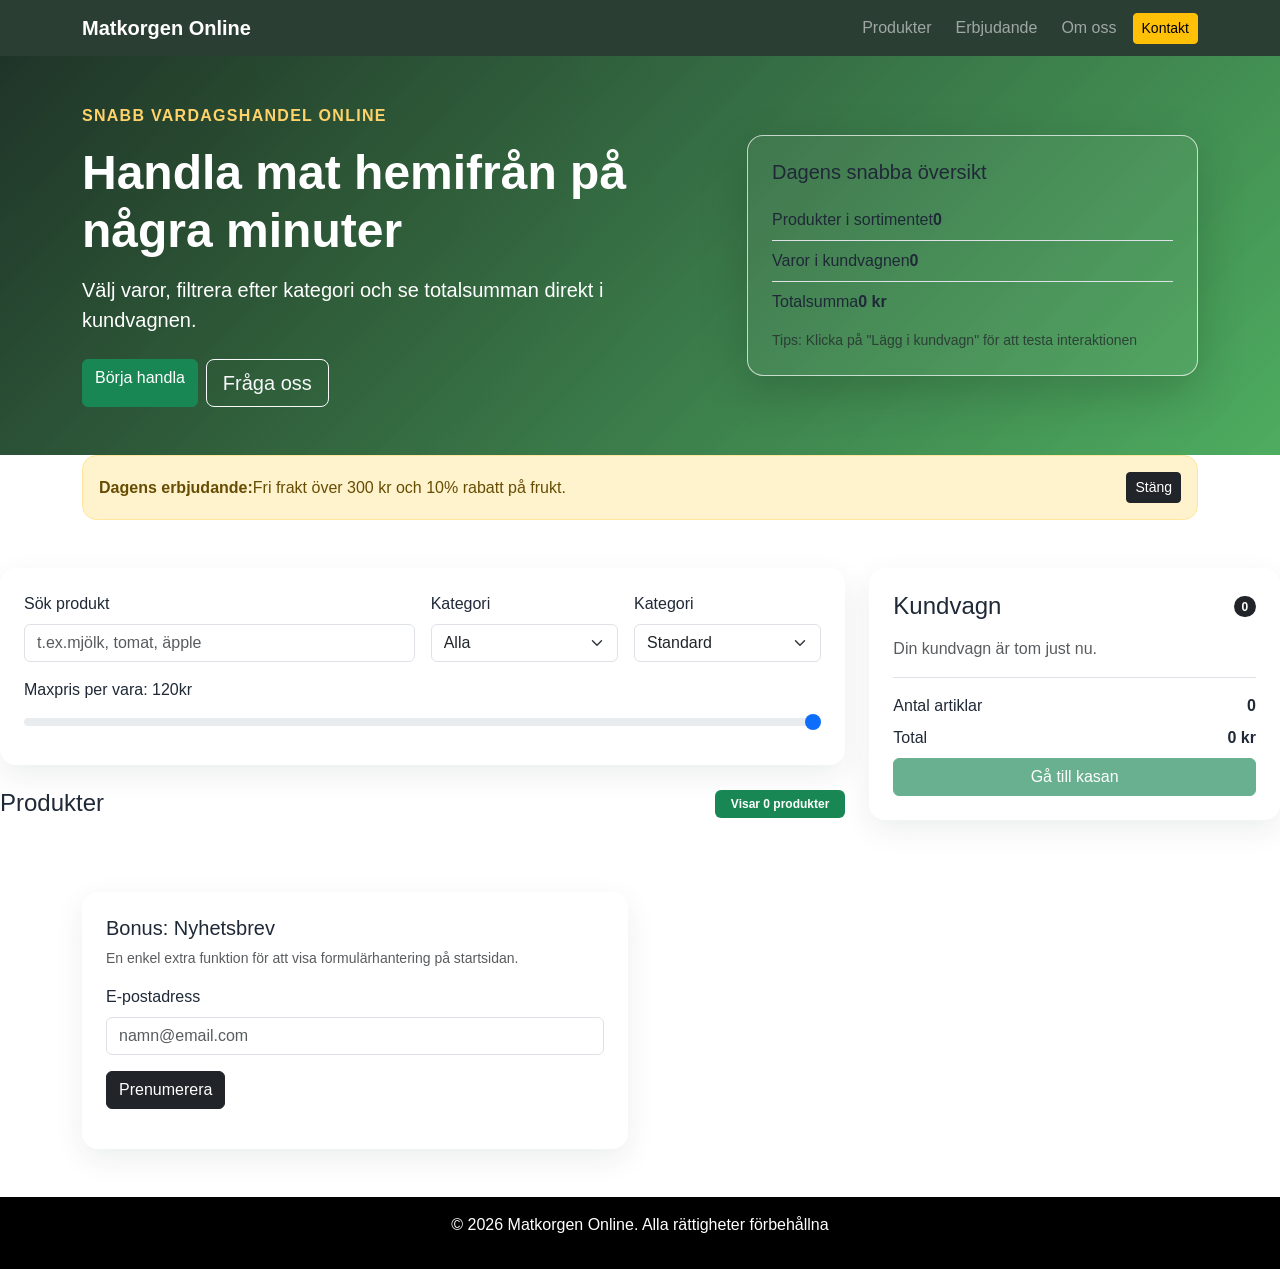
==== index.html @ ef8f6dfc "first" ====
﻿<!DOCTYPE html>
<html lang="sv">

<head>
    <meta charset="UTF-8">
    <meta name="viewport" content="width=device-width, initial-scale=1.0">
    <title>Grocery-Online</title>
    <link href="https://cdn.jsdelivr.net/npm/bootstrap@5.3.3/dist/css/bootstrap.min.css" rel="stylesheet">
    <link rel="stylesheet" href="style.css">
</head>

<body>
    <nav class="navbar navbar-expand-lg sticky-top navbar-dark glass-nav">
        <div class="container">
            <a class="navbar-brand fw-bold" href="#">Matkorgen Online</a>
            <button class="navbar-toggler" type="button" data-bs-toggle="collapse" data-bs-target="#mainNav">
                <span class="navbar-toggler-icon"></span>
            </button>
            <div class="collapse navbar-collapse" id="mainNav">
                <ul class="navbar-nav ms-auto align-items-lg-center gap-lg-2">
                    <li class="nav-item">
                        <a class="nav-link" href="#">Produkter</a>
                    </li>
                    <li class="nav-item">
                        <a class="nav-link" href="#">Erbjudande</a>
                    </li>
                    <li class="nav-item">
                        <a class="nav-link" href="#">Om oss</a>
                    </li>
                    <li class="nav-item">
                        <a class="btn btn-warning btn-sm ms-ls-2" href=contact.html>Kontakt</a>
                    </li>
                </ul>
            </div>
        </div>
    </nav>

    <header class="hero-section py-5">
        <div class="container">
            <div class="row align-items-center g-4">
                <div class="col-lg-7">
                    <p class="text-uppercase fw-semibold hero-kicker mv-2">Snabb vardagshandel online</p>
                    <h1 class="display-5 fw-bold mb-3">Handla mat hemifrån på några minuter</h1>
                    <p class="lead mb-4">
                        Välj varor, filtrera efter kategori och se totalsumman direkt i kundvagnen.
                    </p>
                    <div class="d-flex flex-wrap gap-2">
                        <a href="#produkter" class="btn btn-success btn-lg>Börja handla">Börja handla</a>
                        <a href="contact.html" class="btn btn-outline-light btn-lg">Fråga oss</a>
                    </div>
                </div>
                <div class="col-lg-5">
                    <div class="hero-card p-4 shadow-lg">
                        <h2 class="h5 mb-3">Dagens snabba översikt </h2>
                        <div class="d-flex justify-centent-between py-2 border-bottom">
                            <span>Produkter i sortimentet </span>
                            <strong id="productCountLabel"> 0</strong>
                        </div>
                        <div class="d-flex justify-centent-between py-2 border-bottom">
                            <span>Varor i kundvagnen </span>
                            <strong id=cartCountLabel>0</strong>
                        </div>
                        <div class="d-flex justify-centent-between py-2">
                            <span>Totalsumma </span>
                            <strong id="cartTotalLabel"> 0 kr</strong>
                        </div>
                        <small class="text-muted d-block mt-2">Tips: Klicka på "Lägg i kundvagn" för att testa
                            interaktionen</small>
                    </div>
                </div>
            </div>
        </div>
    </header>

    <main class="pb-5">
        <section id="erbjudande" class="container mb-4">
            <div class="alert alert-warning d-flex flex-column flex-md-row justify-content-between align-items-md-center gap-2 mb-0 promo-alert"
                role="alert">
                <div>
                    <strong>Dagens erbjudande:</strong>Fri frakt över 300 kr och 10% rabatt på frukt.
                </div>
                <button type="button" class="btn btn-sm btn-dark" id="dismissPromo">Stäng</button>
            </div>
        </section>

        <srction id="produkter" class="container">
            <div class="row g-4">
                <div class="col-lg-8">
                    <div class="filters-panel p-3 p-md-4 mb-4">
                        <div class="row g-3 align-items-end">
                            <div class="col-md-6">
                                <label for="searchInput" class="form-label">Sök produkt</label>
                                <input type="text" id="searchInput" class="form-control"
                                    placeholder="t.ex.mjölk, tomat, äpple">
                            </div>
                            <div class="col-md-3">
                                <label for="categoryFilter" class="form-label">Kategori</label>
                                <select id="categoryFilter" class="form-select">
                                    <option value="alla">Alla</option>
                                    <option value="frukt">Frukt</option>
                                    <option value="grönsaker">Grönsaker</option>
                                    <option value="mejeri">Mejeri</option>
                                    <option value="basvaror">Basvaror</option>
                                    <option value="dryck">Dryck</option>
                                </select>
                            </div>
                            <div class="col-md-3">
                                <label for="sortFilter" class="form-label">Kategori</label>
                                <select id="sortFilter" class="form-select">
                                    <option value="default">Standard</option>
                                    <option value="     price-asc">Pris: lägst först</option>
                                    <option vale="price-desc">Pris: högst först</option>
                                    <option value="name-asc">Namn A-Ö</option>
                                </select>
                            </div>
                        </div>
                        <div class="mt-3">
                            <label for="priceRange" class="form-label">Maxpris per vara: <span
                                    id="priceRangeValue">120</span>kr</label>
                            <input type="range" id="priceRange" class="form-range" min="10" max="120" step="5"
                                value="120">
                        </div>
                    </div>

                    <div class="d-flex justify-content-between align-items-center mb-3">
                        <h2 class="h4 mb-0">Produkter</h2>
                        <span class="badge text-bg-success px-3 py-2" id="visibleProductsInfo">Visar 0 produkter</span>
                    </div>

                    <div class="row g-3" id="productList" aria-live="polite"></div>

                    <div id="empytState" class="empty-state d-none mt-3">
                        <p class="mb-1 fw-semibold">Inga produkter matchade din sökning.</p>
                        <p class="mb-0 text-muted">Testa att byta kategori eller höja maxpriset.</p>
                    </div>
                </div>

                <div class="col-lg-4">
                    <aside class="cart-panel p-3 p-md-4">
                        <div class="d-flex justify-content-between align-items-center mb-3">
                            <h2 class=" h4 mb-0">Kundvagn</h2>
                            <span class="badge rounded-pill text-bg-dark" id="cartBadge">0</span>
                        </div>

                        <div id="cartItems" class="cart-items mb-3">
                            <p class="text-muted mb-0">Din kundvagn är tom just nu.</p>
                        </div>

                        <div class="cart-summary border-top pt-3">
                            <div class="d-flex justify-content-between mb-2">
                                <span>Antal artiklar</span>
                                <strong id="cartItemCount">0</strong>
                            </div>
                            <div class="d-flex justify-content-between mb-2">
                                <span>Total</span>
                                <strong id="cartTotal">0 kr</strong>
                            </div>
                            <div class="d-grid gap-2">
                                <button type="button" id="checkoutBtn" class="btn btn-success" data-bs-toggle="modal"
                                    data-bs-target="#checkoutModal" disabled>Gå till kasan</button>
                            </div>
                        </div>
                    </aside>
                </div>
            </div>
        </srction>

        <section id="om-oss" class="container mt-5">
            <div class="row g-4">
                <div class="col-md-6">
                    <form id="newsletterForm" class="info-card p-4 h-100">
                        <h3 class="h5">Bonus: Nyhetsbrev</h3>
                        <p class="text-muted small">En enkel extra funktion för att visa formulärhantering på
                        startsidan.</p>
                        <label for="newsletterEmail" class="form-label">E-postadress</label>
                        <input type="email" id="newsletterEmail" class="form-control mb-3" placeholder="namn@email.com"
                            required>
                        <button type="submit" class="btn btn-dark">Prenumerera</button>
                        <p id="newsletterMessage" class="small mt-3 mb-0" aria-live="polite"></p>
                    </form>
                </div>
            </div>
        </section>
    </main>

    <footer>
        <button id="backToTop" class="btn btn-dark back-to-top" type="button" aria-label="Till toppen">↑</button>

        <div class="modal fade" id="checkoutModal" tabindex="-1" aria-labelledby="checkoutModalLabel"
            aria-hidden="true">
            <div class="modal-dialog modal-dialog-centered">
                <div class="modal-content">
                    <div class="modal-header">
                        <h2 class="modal-title fs-5" id="checkoutModalLabel">Kassasammanfattning</h2>
                        <button type="button" class="btn-close" data-bs-dismiss="modal" aria-label="Stäng"></button>
                    </div>
                    <div class="modal-body">
                        <div id="checkoutSummary"></div>
                        <div class="alert alert-info mt-3 mb-0">
                            Detta är en demo, så ingen riktig betalning sker.
                        </div>
                    </div>
                    <div class="modal-footer">
                        <button type="button" class="btn btn-secondary" data-bs-dismiss="modal">Stäng</button>
                        <button type="button" id="confirmOrderBtn" class="btn btn-success">Bekräfta demo-order</button>
                    </div>
                </div>
            </div>
        </div>
    </footer>

    <div class="text-center p-3" style="background-color: #000000; color: white;">
        <p> &copy; 2026 Matkorgen Online. Alla rättigheter förbehållna</p>
    </div>
    <script src="https://cdn.jsdelivr.net/npm/bootstrap@5.3.3/dist/js/bootstrap.bundle.min.js"></script>
</body>
</html>
---- style.css ----
:root {
    --bg-dark: #132a1f;
    --bg-soft: #eef6ef;
    --card: #ffffff;
    --accent: #2f9e44;
    --accent-2: #f59f00;
    --text-main: #1f2937;
    --border-soft: rgba (19, 42, 31, 0.1);
}

* {
    box-sizing: border-box;
}

body {
    margin: 0;
    font-family: Arial, Helvetica, sans-serif;
    color: var(--text-main);
}

.glass-nav {
    background: rgba(19, 42, 31, 0.9);
    backdrop-filter: blur(10px);
    border-bottom: 1 px solid rgba(255, 255, 255, 0.1);
}

.hero-section {
    background: 
        linear-gradient(135deg, rgba(19, 42, 31, 0.95), rgba(47, 158, 68, 0.85)),
        radial-gradient(circle at 15% 20%, rgba(245, 159, 0, 0.25), transparent 45%);
    color: #fff;
    position: relative;
}

.hero-kicker {
    letter-spacing: 0.08em;
    color: #ffd36a;
}

.hero-card {
    background: rgba(255, 255, 255, 0.05);
    color: var(--text-main);
    border-radius: 1rem;
    border: 1px solid rgba(255, 255, 255, 0.7);
}

.filters-panel,
.cart-panel,
.info-card {
    background: rgba(255, 255, 255, 0.92);
    border-radius: 1rem;
    border: 1px solid var(--border-soft);
    box-shadow: 0 10px 30px rgba(19, 42, 31, 0.08);
}

.promo-alert {
    border-radius: 0.9rem;
}

/*.product-card {
    background: var(--card);
    border-radius: 1rem;
    border: 1px solid var(--border-soft);
    box-shadow: 0 8px 20px rgba(19, 42, 31, 0.06);
    transition: transform 0.2s ease, box-shadow 0.2s ease;
    height: 100%;
}

.product-card:hover {
    transform: translateY(-4px);
    box-shadow: 0 14px 30px rgba(19, 42, 31, 0.12);
}*/

.emoji-box {
    width: 52px;
    height: 52px;
    display: grid;
    place-items: center;
    border-radius: 0.8rem;
    background: linear-gradient/135deg, #eaf9ed, #fff4d6;
    font-size: 1.6rem;
}

.product-meta {
    font-size: 0.85rem;
    color: #4b5563;
}

.cart-item {
    border: 1px solid var(--border-soft);
    border-radius: 0.85rem;
    padding: 0.75rem;
    background: #fbfdfb;
}

.qty-btn {
    width: 28px;
    height: 28px;
    border: 1px solid #ced4da;
    border-radius: 50%;
    background: #fff;
    line-height: 1;
}

.empty-state {
    padding: 1rem;
    border: 1px dashed rgba(31, 41,55, 0.2);
    border-radius: 0.8rem;
    background: rgba(255, 255, 255, 0.6);
}

.back-to-top {
    position: fixed;
    right: 1rem;
    bottom: 1rem;
    width: 42px;
    height: 42px;
    border-radius: 50%;
    display:none;
    z-index: 1040;
}

.contact-hero {
    background: linear-gradient(135deg, #153324, #2f9e44 60%, #8fd19e);
    color: #fff;
}

.contact-card {
    background: rgba(255, 255, 255, 0.96);
    border: 1px solid var(--border-soft);
    border-radius: 1rem;
    box-shadow: 0 12px 28px rgba(19, 42, 31, 0.08);
}

.footer-mini {
    color: #5f6b78;
    font-size: 0.92rem;
}

.added-flash {
    animation: flashPulse 0.4s ease;
}

@keyframes flashPulse  {
    0% {transform: scale(1); }
    50% {transform: scale(1.03); box-shadow: 0 0 0 4px rgba(47, 158, 68, 0.2) };
    100% {transform: scale(1); }
}

@media (max-width: 991.98px) {
    .cart-items {
        max-height: 300px;
    }
}

@media (max-width: 575.98px) {
    .hero-section {
        padding-top: 2rem;
    }

    .product-card .btn {
        width: 100%;
    }
}
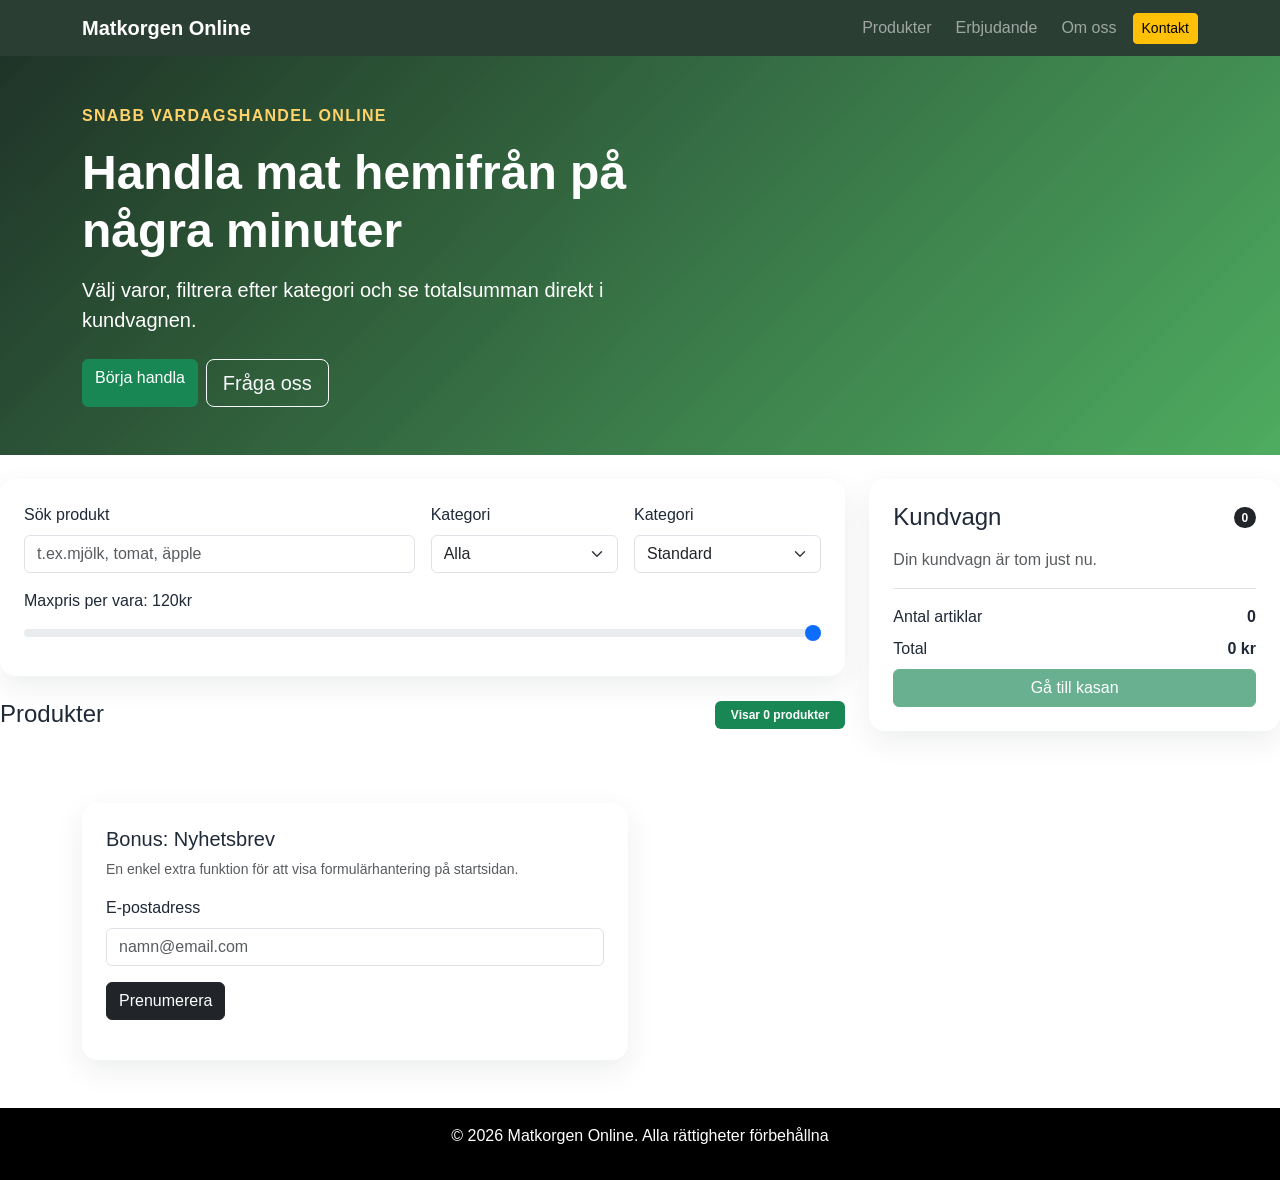
==== commit c8593414: "old code revived" ====
--- a/index.html
+++ b/index.html
@@ -7,6 +7,7 @@
     <title>Grocery-Online</title>
     <link href="https://cdn.jsdelivr.net/npm/bootstrap@5.3.3/dist/css/bootstrap.min.css" rel="stylesheet">
     <link rel="stylesheet" href="style.css">
+    <script src="script.js"></script>
 </head>
 
 <body>
@@ -49,40 +50,11 @@
                         <a href="contact.html" class="btn btn-outline-light btn-lg">Fråga oss</a>
                     </div>
                 </div>
-                <div class="col-lg-5">
-                    <div class="hero-card p-4 shadow-lg">
-                        <h2 class="h5 mb-3">Dagens snabba översikt </h2>
-                        <div class="d-flex justify-centent-between py-2 border-bottom">
-                            <span>Produkter i sortimentet </span>
-                            <strong id="productCountLabel"> 0</strong>
-                        </div>
-                        <div class="d-flex justify-centent-between py-2 border-bottom">
-                            <span>Varor i kundvagnen </span>
-                            <strong id=cartCountLabel>0</strong>
-                        </div>
-                        <div class="d-flex justify-centent-between py-2">
-                            <span>Totalsumma </span>
-                            <strong id="cartTotalLabel"> 0 kr</strong>
-                        </div>
-                        <small class="text-muted d-block mt-2">Tips: Klicka på "Lägg i kundvagn" för att testa
-                            interaktionen</small>
-                    </div>
-                </div>
             </div>
         </div>
     </header>
 
     <main class="pb-5">
-        <section id="erbjudande" class="container mb-4">
-            <div class="alert alert-warning d-flex flex-column flex-md-row justify-content-between align-items-md-center gap-2 mb-0 promo-alert"
-                role="alert">
-                <div>
-                    <strong>Dagens erbjudande:</strong>Fri frakt över 300 kr och 10% rabatt på frukt.
-                </div>
-                <button type="button" class="btn btn-sm btn-dark" id="dismissPromo">Stäng</button>
-            </div>
-        </section>
-
         <srction id="produkter" class="container">
             <div class="row g-4">
                 <div class="col-lg-8">
@@ -212,6 +184,7 @@
     <div class="text-center p-3" style="background-color: #000000; color: white;">
         <p> &copy; 2026 Matkorgen Online. Alla rättigheter förbehållna</p>
     </div>
+
     <script src="https://cdn.jsdelivr.net/npm/bootstrap@5.3.3/dist/js/bootstrap.bundle.min.js"></script>
 </body>
 </html>
--- a/style.css
+++ b/style.css
@@ -37,13 +37,6 @@
     color: #ffd36a;
 }
 
-.hero-card {
-    background: rgba(255, 255, 255, 0.05);
-    color: var(--text-main);
-    border-radius: 1rem;
-    border: 1px solid rgba(255, 255, 255, 0.7);
-}
-
 .filters-panel,
 .cart-panel,
 .info-card {
@@ -53,11 +46,7 @@
     box-shadow: 0 10px 30px rgba(19, 42, 31, 0.08);
 }
 
-.promo-alert {
-    border-radius: 0.9rem;
-}
-
-/*.product-card {
+.product-card {
     background: var(--card);
     border-radius: 1rem;
     border: 1px solid var(--border-soft);
@@ -69,7 +58,7 @@
 .product-card:hover {
     transform: translateY(-4px);
     box-shadow: 0 14px 30px rgba(19, 42, 31, 0.12);
-}*/
+}
 
 .emoji-box {
     width: 52px;
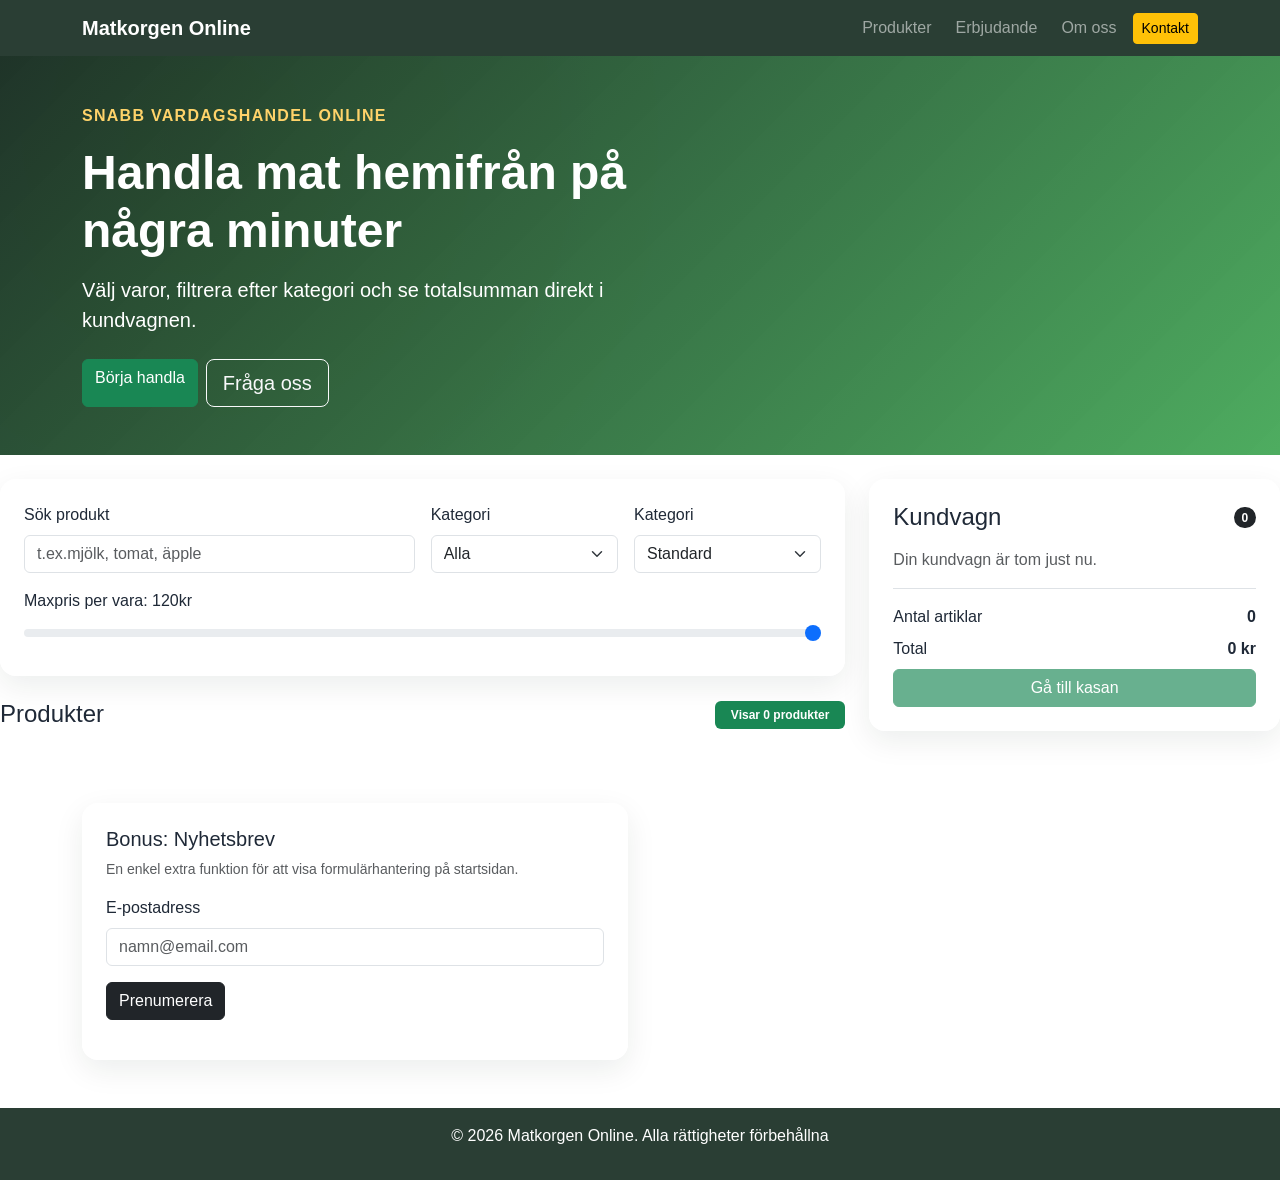
==== commit 44ee1f63: "Footer adjusterat inkl backgrund" ====
--- a/index.html
+++ b/index.html
@@ -13,7 +13,7 @@
 <body>
     <nav class="navbar navbar-expand-lg sticky-top navbar-dark glass-nav">
         <div class="container">
-            <a class="navbar-brand fw-bold" href="#">Matkorgen Online</a>
+            <a class="navbar-brand fw-bold" href="index.html">Matkorgen Online</a>
             <button class="navbar-toggler" type="button" data-bs-toggle="collapse" data-bs-target="#mainNav">
                 <span class="navbar-toggler-icon"></span>
             </button>
@@ -143,7 +143,7 @@
                     <form id="newsletterForm" class="info-card p-4 h-100">
                         <h3 class="h5">Bonus: Nyhetsbrev</h3>
                         <p class="text-muted small">En enkel extra funktion för att visa formulärhantering på
-                        startsidan.</p>
+                            startsidan.</p>
                         <label for="newsletterEmail" class="form-label">E-postadress</label>
                         <input type="email" id="newsletterEmail" class="form-control mb-3" placeholder="namn@email.com"
                             required>
@@ -153,38 +153,41 @@
                 </div>
             </div>
         </section>
-    </main>
 
-    <footer>
-        <button id="backToTop" class="btn btn-dark back-to-top" type="button" aria-label="Till toppen">↑</button>
-
-        <div class="modal fade" id="checkoutModal" tabindex="-1" aria-labelledby="checkoutModalLabel"
-            aria-hidden="true">
-            <div class="modal-dialog modal-dialog-centered">
-                <div class="modal-content">
-                    <div class="modal-header">
-                        <h2 class="modal-title fs-5" id="checkoutModalLabel">Kassasammanfattning</h2>
-                        <button type="button" class="btn-close" data-bs-dismiss="modal" aria-label="Stäng"></button>
-                    </div>
-                    <div class="modal-body">
-                        <div id="checkoutSummary"></div>
-                        <div class="alert alert-info mt-3 mb-0">
-                            Detta är en demo, så ingen riktig betalning sker.
+        <section>
+            <button id="backToTop" class="btn btn-dark back-to-top" type="button" aria-label="Till toppen">↑</button>
+            <div class="modal fade" id="checkoutModal" tabindex="-1" aria-labelledby="checkoutModalLabel"
+                aria-hidden="true">
+                <div class="modal-dialog modal-dialog-centered">
+                    <div class="modal-content">
+                        <div class="modal-header">
+                            <h2 class="modal-title fs-5" id="checkoutModalLabel">Kassasammanfattning</h2>
+                            <button type="button" class="btn-close" data-bs-dismiss="modal" aria-label="Stäng"></button>
                         </div>
-                    </div>
-                    <div class="modal-footer">
-                        <button type="button" class="btn btn-secondary" data-bs-dismiss="modal">Stäng</button>
-                        <button type="button" id="confirmOrderBtn" class="btn btn-success">Bekräfta demo-order</button>
+                        <div class="modal-body">
+                            <div id="checkoutSummary"></div>
+                            <div class="alert alert-info mt-3 mb-0">
+                                Detta är en demo, så ingen riktig betalning sker.
+                            </div>
+                        </div>
+                        <div class="modal-footer">
+                            <button type="button" class="btn btn-secondary" data-bs-dismiss="modal">Stäng</button>
+                            <button type="button" id="confirmOrderBtn" class="btn btn-success">Bekräfta
+                                demo-order</button>
+                        </div>
                     </div>
                 </div>
             </div>
+        </section>
+    </main>
+
+    <footer style="background-color: #132a1fe6;">
+        <div class="text-center p-3" style="color: white;">
+            <p> &copy; 2026 Matkorgen Online. Alla rättigheter förbehållna</p>
         </div>
     </footer>
 
-    <div class="text-center p-3" style="background-color: #000000; color: white;">
-        <p> &copy; 2026 Matkorgen Online. Alla rättigheter förbehållna</p>
-    </div>
-
     <script src="https://cdn.jsdelivr.net/npm/bootstrap@5.3.3/dist/js/bootstrap.bundle.min.js"></script>
 </body>
+
 </html>
--- a/style.css
+++ b/style.css
@@ -19,9 +19,14 @@
 }
 
 .glass-nav {
-    background: rgba(19, 42, 31, 0.9);
+    background: #132a1fe6;
     backdrop-filter: blur(10px);
     border-bottom: 1 px solid rgba(255, 255, 255, 0.1);
+}
+
+.contactHead{
+    background-color: #0000008a;
+    border-radius: 10px;
 }
 
 .hero-section {
@@ -66,7 +71,7 @@
     display: grid;
     place-items: center;
     border-radius: 0.8rem;
-    background: linear-gradient/135deg, #eaf9ed, #fff4d6;
+    background: linear-gradient (135deg, #eaf9ed, #fff4d6);
     font-size: 1.6rem;
 }
 
@@ -121,11 +126,6 @@
     box-shadow: 0 12px 28px rgba(19, 42, 31, 0.08);
 }
 
-.footer-mini {
-    color: #5f6b78;
-    font-size: 0.92rem;
-}
-
 .added-flash {
     animation: flashPulse 0.4s ease;
 }
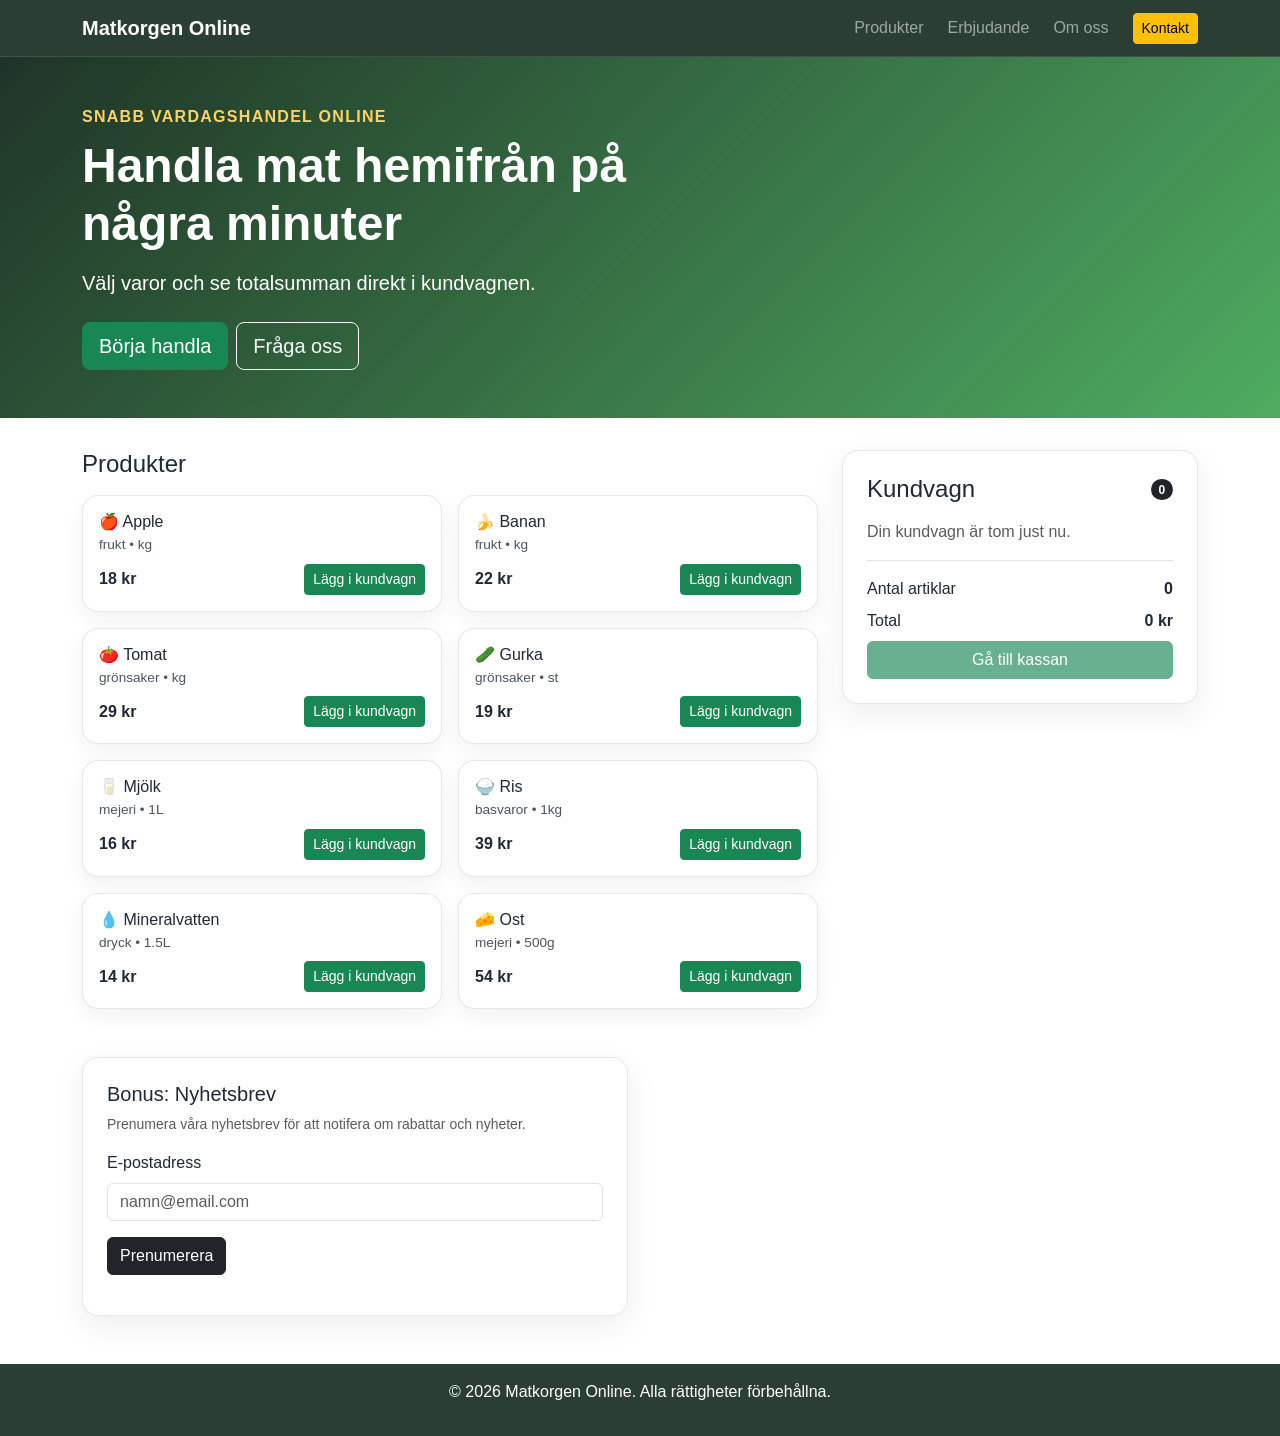
==== commit 8d1acf65: "final test" ====
--- a/index.html
+++ b/index.html
@@ -4,13 +4,23 @@
 <head>
     <meta charset="UTF-8">
     <meta name="viewport" content="width=device-width, initial-scale=1.0">
-    <title>Grocery-Online</title>
+
+    <!-- SEO-->
+    <meta name="description" content="Interaktiv grocery online shopping-webbplats med kundvagn och kontaktformulär.">
+    <meta name="keywords" content="Podukter, shopping-webbplats, Beställning, Leverans.">
+    <meta name="author" content="Matkorgen Online">
+    <meta name="robots" content="index, follow">
+    <title>Matkorgen-Online</title>
+
+    <!-- bootstrap css CDN-Link-->
     <link href="https://cdn.jsdelivr.net/npm/bootstrap@5.3.3/dist/css/bootstrap.min.css" rel="stylesheet">
+
     <link rel="stylesheet" href="style.css">
     <script src="script.js"></script>
 </head>
 
 <body>
+    <!-- Navbar -->
     <nav class="navbar navbar-expand-lg sticky-top navbar-dark glass-nav">
         <div class="container">
             <a class="navbar-brand fw-bold" href="index.html">Matkorgen Online</a>
@@ -20,7 +30,7 @@
             <div class="collapse navbar-collapse" id="mainNav">
                 <ul class="navbar-nav ms-auto align-items-lg-center gap-lg-2">
                     <li class="nav-item">
-                        <a class="nav-link" href="#">Produkter</a>
+                        <a class="nav-link" href="#produkter">Produkter</a>
                     </li>
                     <li class="nav-item">
                         <a class="nav-link" href="#">Erbjudande</a>
@@ -29,24 +39,25 @@
                         <a class="nav-link" href="#">Om oss</a>
                     </li>
                     <li class="nav-item">
-                        <a class="btn btn-warning btn-sm ms-ls-2" href=contact.html>Kontakt</a>
+                        <a class="btn btn-warning btn-sm ms-lg-2" href="contact.html">Kontakt</a>
                     </li>
                 </ul>
             </div>
         </div>
     </nav>
 
-    <header class="hero-section py-5">
+    <!-- Header card -->
+    <header class="hero-section py-5" style="margin-bottom: 2rem;">
         <div class="container">
             <div class="row align-items-center g-4">
                 <div class="col-lg-7">
-                    <p class="text-uppercase fw-semibold hero-kicker mv-2">Snabb vardagshandel online</p>
+                    <p class="text-uppercase fw-semibold hero-kicker mb-2">Snabb vardagshandel online</p>
                     <h1 class="display-5 fw-bold mb-3">Handla mat hemifrån på några minuter</h1>
                     <p class="lead mb-4">
-                        Välj varor, filtrera efter kategori och se totalsumman direkt i kundvagnen.
+                        Välj varor och se totalsumman direkt i kundvagnen.
                     </p>
                     <div class="d-flex flex-wrap gap-2">
-                        <a href="#produkter" class="btn btn-success btn-lg>Börja handla">Börja handla</a>
+                        <a href="#produkter" class="btn btn-success btn-lg">Börja handla</a>
                         <a href="contact.html" class="btn btn-outline-light btn-lg">Fråga oss</a>
                     </div>
                 </div>
@@ -54,63 +65,21 @@
         </div>
     </header>
 
+    <!-- Main card -->
     <main class="pb-5">
-        <srction id="produkter" class="container">
+        <section id="produkter" class="container">
             <div class="row g-4">
                 <div class="col-lg-8">
-                    <div class="filters-panel p-3 p-md-4 mb-4">
-                        <div class="row g-3 align-items-end">
-                            <div class="col-md-6">
-                                <label for="searchInput" class="form-label">Sök produkt</label>
-                                <input type="text" id="searchInput" class="form-control"
-                                    placeholder="t.ex.mjölk, tomat, äpple">
-                            </div>
-                            <div class="col-md-3">
-                                <label for="categoryFilter" class="form-label">Kategori</label>
-                                <select id="categoryFilter" class="form-select">
-                                    <option value="alla">Alla</option>
-                                    <option value="frukt">Frukt</option>
-                                    <option value="grönsaker">Grönsaker</option>
-                                    <option value="mejeri">Mejeri</option>
-                                    <option value="basvaror">Basvaror</option>
-                                    <option value="dryck">Dryck</option>
-                                </select>
-                            </div>
-                            <div class="col-md-3">
-                                <label for="sortFilter" class="form-label">Kategori</label>
-                                <select id="sortFilter" class="form-select">
-                                    <option value="default">Standard</option>
-                                    <option value="     price-asc">Pris: lägst först</option>
-                                    <option vale="price-desc">Pris: högst först</option>
-                                    <option value="name-asc">Namn A-Ö</option>
-                                </select>
-                            </div>
-                        </div>
-                        <div class="mt-3">
-                            <label for="priceRange" class="form-label">Maxpris per vara: <span
-                                    id="priceRangeValue">120</span>kr</label>
-                            <input type="range" id="priceRange" class="form-range" min="10" max="120" step="5"
-                                value="120">
-                        </div>
-                    </div>
-
                     <div class="d-flex justify-content-between align-items-center mb-3">
                         <h2 class="h4 mb-0">Produkter</h2>
-                        <span class="badge text-bg-success px-3 py-2" id="visibleProductsInfo">Visar 0 produkter</span>
                     </div>
-
                     <div class="row g-3" id="productList" aria-live="polite"></div>
-
-                    <div id="empytState" class="empty-state d-none mt-3">
-                        <p class="mb-1 fw-semibold">Inga produkter matchade din sökning.</p>
-                        <p class="mb-0 text-muted">Testa att byta kategori eller höja maxpriset.</p>
-                    </div>
                 </div>
 
                 <div class="col-lg-4">
                     <aside class="cart-panel p-3 p-md-4">
                         <div class="d-flex justify-content-between align-items-center mb-3">
-                            <h2 class=" h4 mb-0">Kundvagn</h2>
+                            <h2 class="h4 mb-0">Kundvagn</h2>
                             <span class="badge rounded-pill text-bg-dark" id="cartBadge">0</span>
                         </div>
 
@@ -129,21 +98,21 @@
                             </div>
                             <div class="d-grid gap-2">
                                 <button type="button" id="checkoutBtn" class="btn btn-success" data-bs-toggle="modal"
-                                    data-bs-target="#checkoutModal" disabled>Gå till kasan</button>
+                                    data-bs-target="#checkoutModal" disabled>Gå till kassan</button>
                             </div>
                         </div>
                     </aside>
                 </div>
             </div>
-        </srction>
+        </section>
 
+        <!-- Bonus -->
         <section id="om-oss" class="container mt-5">
             <div class="row g-4">
                 <div class="col-md-6">
                     <form id="newsletterForm" class="info-card p-4 h-100">
                         <h3 class="h5">Bonus: Nyhetsbrev</h3>
-                        <p class="text-muted small">En enkel extra funktion för att visa formulärhantering på
-                            startsidan.</p>
+                        <p class="text-muted small">Prenumera våra nyhetsbrev för att notifera om rabattar och nyheter.</p>
                         <label for="newsletterEmail" class="form-label">E-postadress</label>
                         <input type="email" id="newsletterEmail" class="form-control mb-3" placeholder="namn@email.com"
                             required>
@@ -154,8 +123,8 @@
             </div>
         </section>
 
+        <!-- Sammanfattning -->
         <section>
-            <button id="backToTop" class="btn btn-dark back-to-top" type="button" aria-label="Till toppen">↑</button>
             <div class="modal fade" id="checkoutModal" tabindex="-1" aria-labelledby="checkoutModalLabel"
                 aria-hidden="true">
                 <div class="modal-dialog modal-dialog-centered">
@@ -166,14 +135,10 @@
                         </div>
                         <div class="modal-body">
                             <div id="checkoutSummary"></div>
-                            <div class="alert alert-info mt-3 mb-0">
-                                Detta är en demo, så ingen riktig betalning sker.
-                            </div>
                         </div>
                         <div class="modal-footer">
                             <button type="button" class="btn btn-secondary" data-bs-dismiss="modal">Stäng</button>
-                            <button type="button" id="confirmOrderBtn" class="btn btn-success">Bekräfta
-                                demo-order</button>
+                            <button type="button" id="confirmOrderBtn" class="btn btn-success">Bekräfta order</button>
                         </div>
                     </div>
                 </div>
@@ -181,13 +146,15 @@
         </section>
     </main>
 
+    <!-- Footer -->
     <footer style="background-color: #132a1fe6;">
         <div class="text-center p-3" style="color: white;">
-            <p> &copy; 2026 Matkorgen Online. Alla rättigheter förbehållna</p>
+            <p> &copy; 2026 Matkorgen Online. Alla rättigheter förbehållna.</p>
         </div>
     </footer>
 
+    <!-- Bootstrap JavaScript-->
     <script src="https://cdn.jsdelivr.net/npm/bootstrap@5.3.3/dist/js/bootstrap.bundle.min.js"></script>
+
 </body>
-
 </html>
--- a/style.css
+++ b/style.css
@@ -5,7 +5,7 @@
     --accent: #2f9e44;
     --accent-2: #f59f00;
     --text-main: #1f2937;
-    --border-soft: rgba (19, 42, 31, 0.1);
+    --border-soft: rgba(19, 42, 31, 0.1);
 }
 
 * {
@@ -21,16 +21,16 @@
 .glass-nav {
     background: #132a1fe6;
     backdrop-filter: blur(10px);
-    border-bottom: 1 px solid rgba(255, 255, 255, 0.1);
+    border-bottom: 1px solid rgba(255, 255, 255, 0.1);
 }
 
-.contactHead{
+.contactHead {
     background-color: #0000008a;
     border-radius: 10px;
 }
 
 .hero-section {
-    background: 
+    background:
         linear-gradient(135deg, rgba(19, 42, 31, 0.95), rgba(47, 158, 68, 0.85)),
         radial-gradient(circle at 15% 20%, rgba(245, 159, 0, 0.25), transparent 45%);
     color: #fff;
@@ -42,18 +42,17 @@
     color: #ffd36a;
 }
 
-.filters-panel,
 .cart-panel,
 .info-card {
     background: rgba(255, 255, 255, 0.92);
-    border-radius: 1rem;
+    border-radius: 16px;
     border: 1px solid var(--border-soft);
     box-shadow: 0 10px 30px rgba(19, 42, 31, 0.08);
 }
 
 .product-card {
     background: var(--card);
-    border-radius: 1rem;
+    border-radius: 16px;
     border: 1px solid var(--border-soft);
     box-shadow: 0 8px 20px rgba(19, 42, 31, 0.06);
     transition: transform 0.2s ease, box-shadow 0.2s ease;
@@ -65,25 +64,15 @@
     box-shadow: 0 14px 30px rgba(19, 42, 31, 0.12);
 }
 
-.emoji-box {
-    width: 52px;
-    height: 52px;
-    display: grid;
-    place-items: center;
-    border-radius: 0.8rem;
-    background: linear-gradient (135deg, #eaf9ed, #fff4d6);
-    font-size: 1.6rem;
-}
-
 .product-meta {
-    font-size: 0.85rem;
+    font-size: 13.6px;
     color: #4b5563;
 }
 
 .cart-item {
     border: 1px solid var(--border-soft);
-    border-radius: 0.85rem;
-    padding: 0.75rem;
+    border-radius: 13.6px;
+    padding: 12px;
     background: #fbfdfb;
 }
 
@@ -96,23 +85,6 @@
     line-height: 1;
 }
 
-.empty-state {
-    padding: 1rem;
-    border: 1px dashed rgba(31, 41,55, 0.2);
-    border-radius: 0.8rem;
-    background: rgba(255, 255, 255, 0.6);
-}
-
-.back-to-top {
-    position: fixed;
-    right: 1rem;
-    bottom: 1rem;
-    width: 42px;
-    height: 42px;
-    border-radius: 50%;
-    display:none;
-    z-index: 1040;
-}
 
 .contact-hero {
     background: linear-gradient(135deg, #153324, #2f9e44 60%, #8fd19e);
@@ -122,18 +94,8 @@
 .contact-card {
     background: rgba(255, 255, 255, 0.96);
     border: 1px solid var(--border-soft);
-    border-radius: 1rem;
+    border-radius: 16px;
     box-shadow: 0 12px 28px rgba(19, 42, 31, 0.08);
-}
-
-.added-flash {
-    animation: flashPulse 0.4s ease;
-}
-
-@keyframes flashPulse  {
-    0% {transform: scale(1); }
-    50% {transform: scale(1.03); box-shadow: 0 0 0 4px rgba(47, 158, 68, 0.2) };
-    100% {transform: scale(1); }
 }
 
 @media (max-width: 991.98px) {
@@ -144,10 +106,10 @@
 
 @media (max-width: 575.98px) {
     .hero-section {
-        padding-top: 2rem;
+        padding-top: 32px;
     }
 
     .product-card .btn {
         width: 100%;
     }
-}+}
